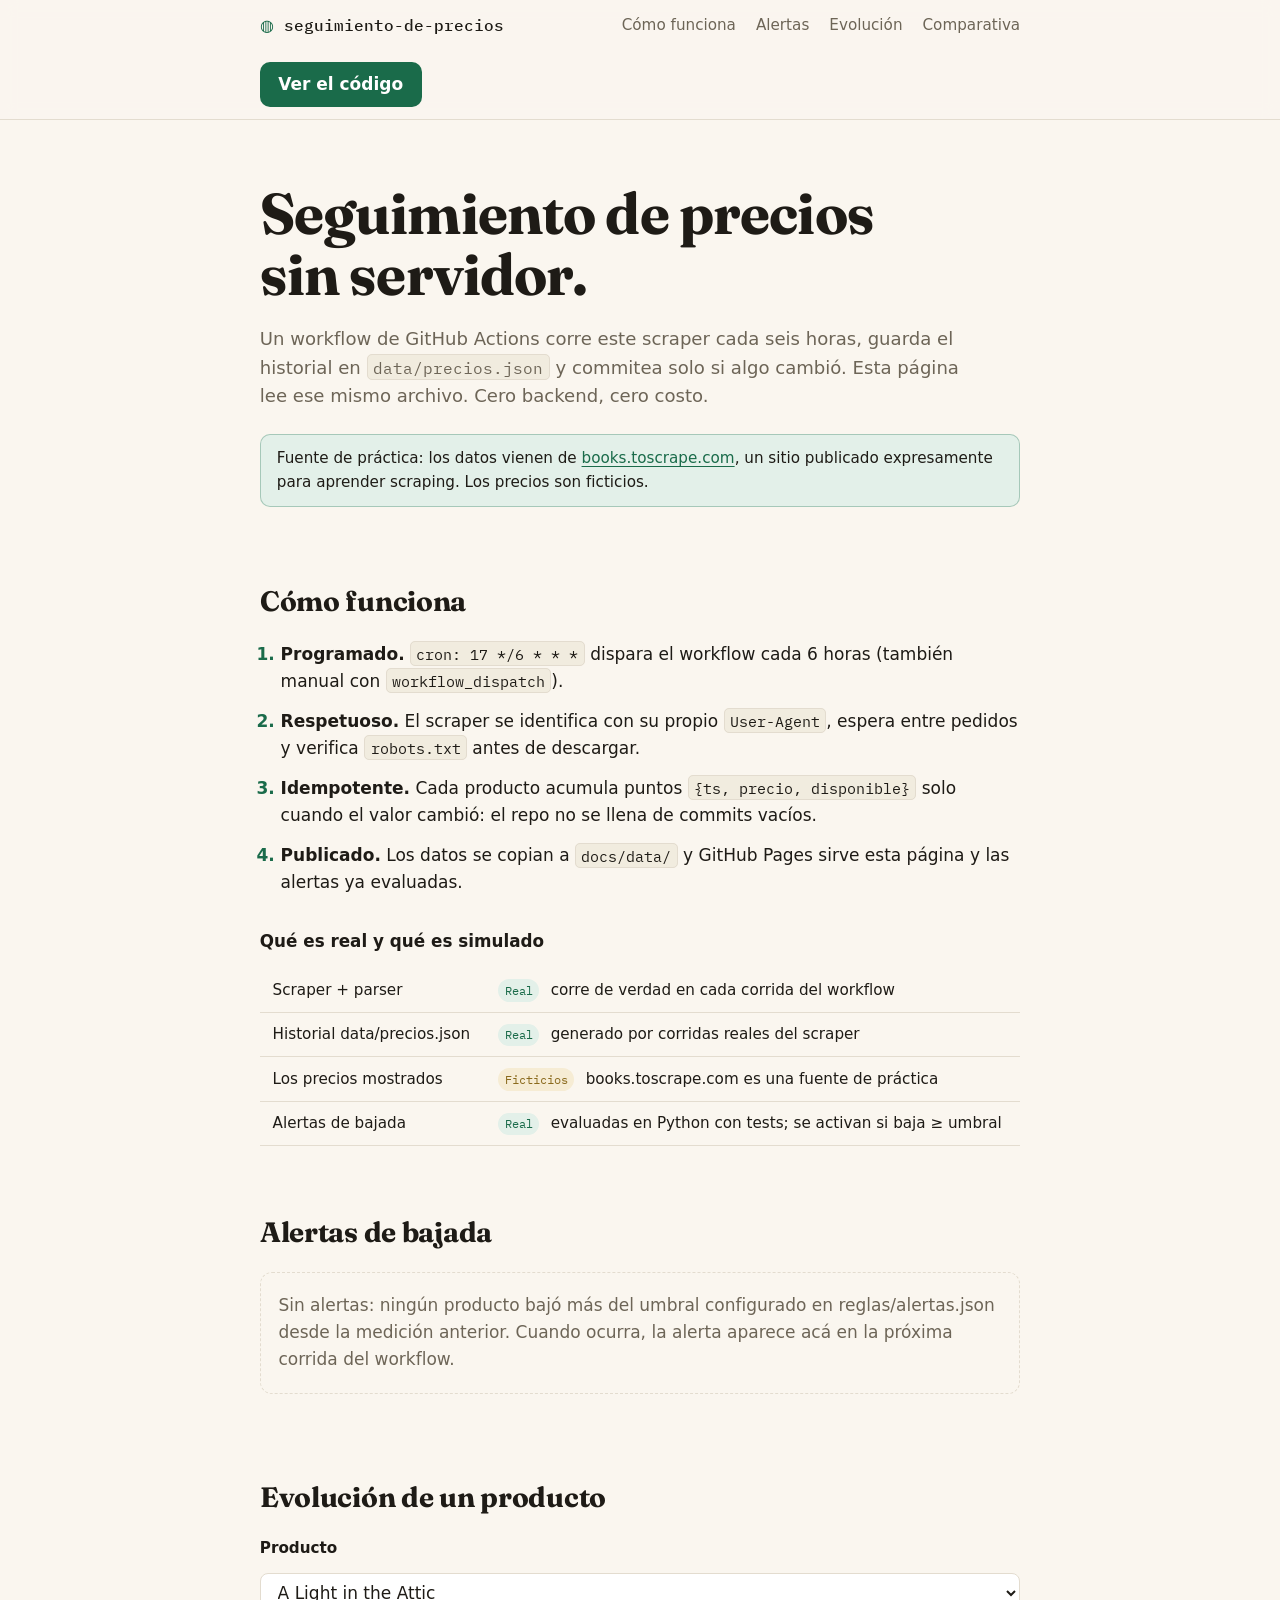
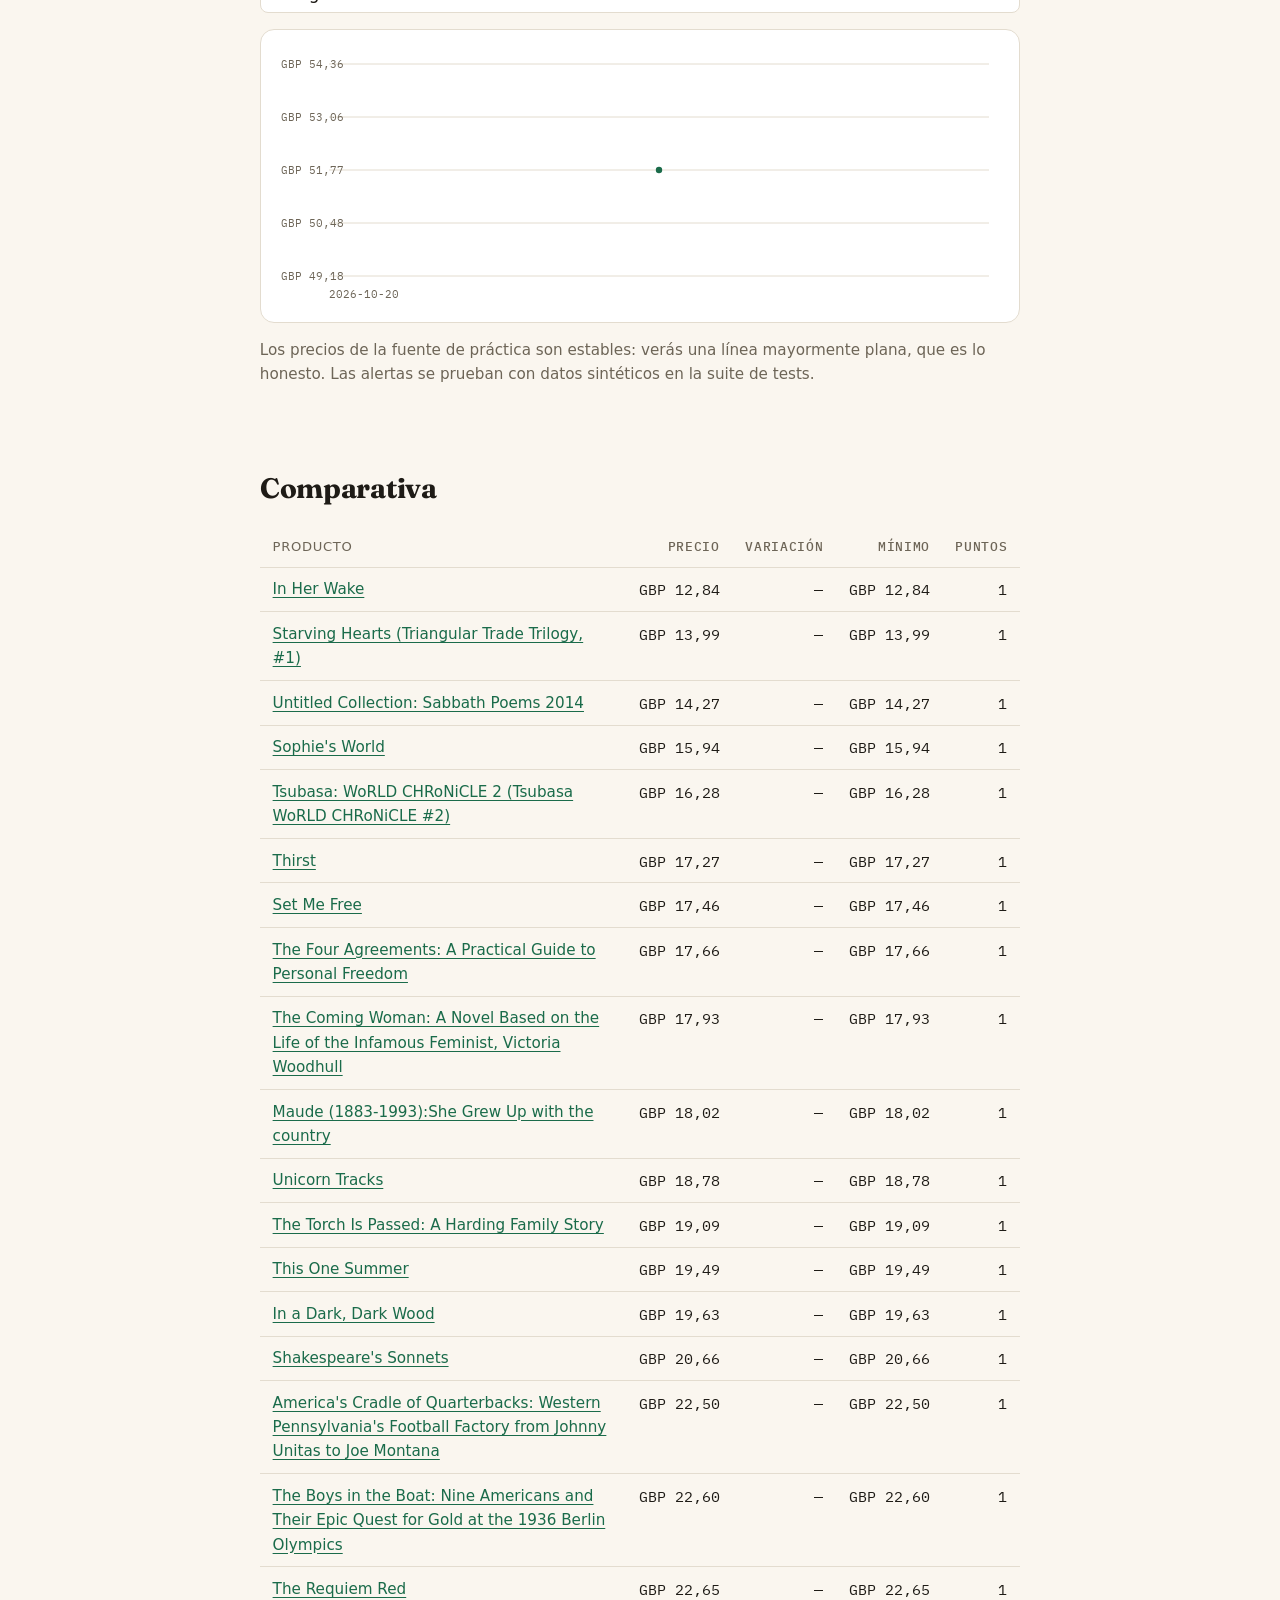
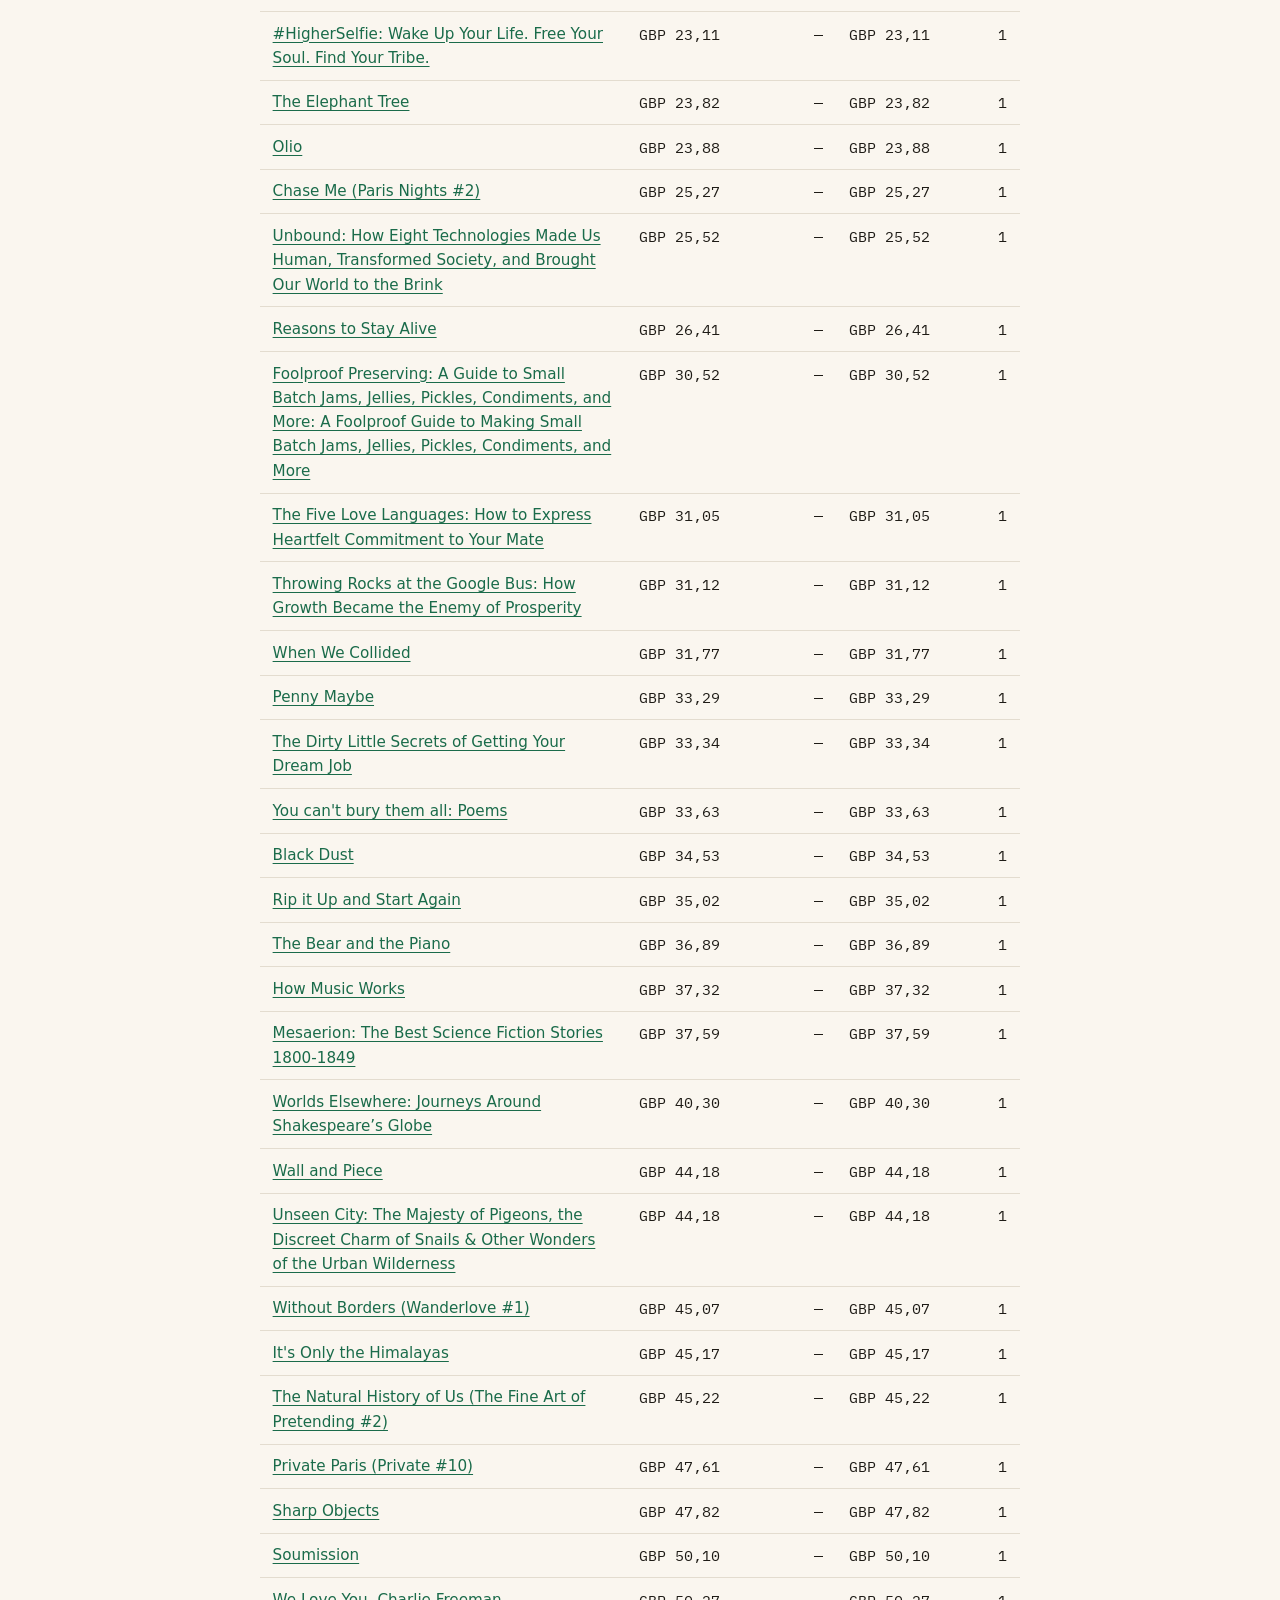
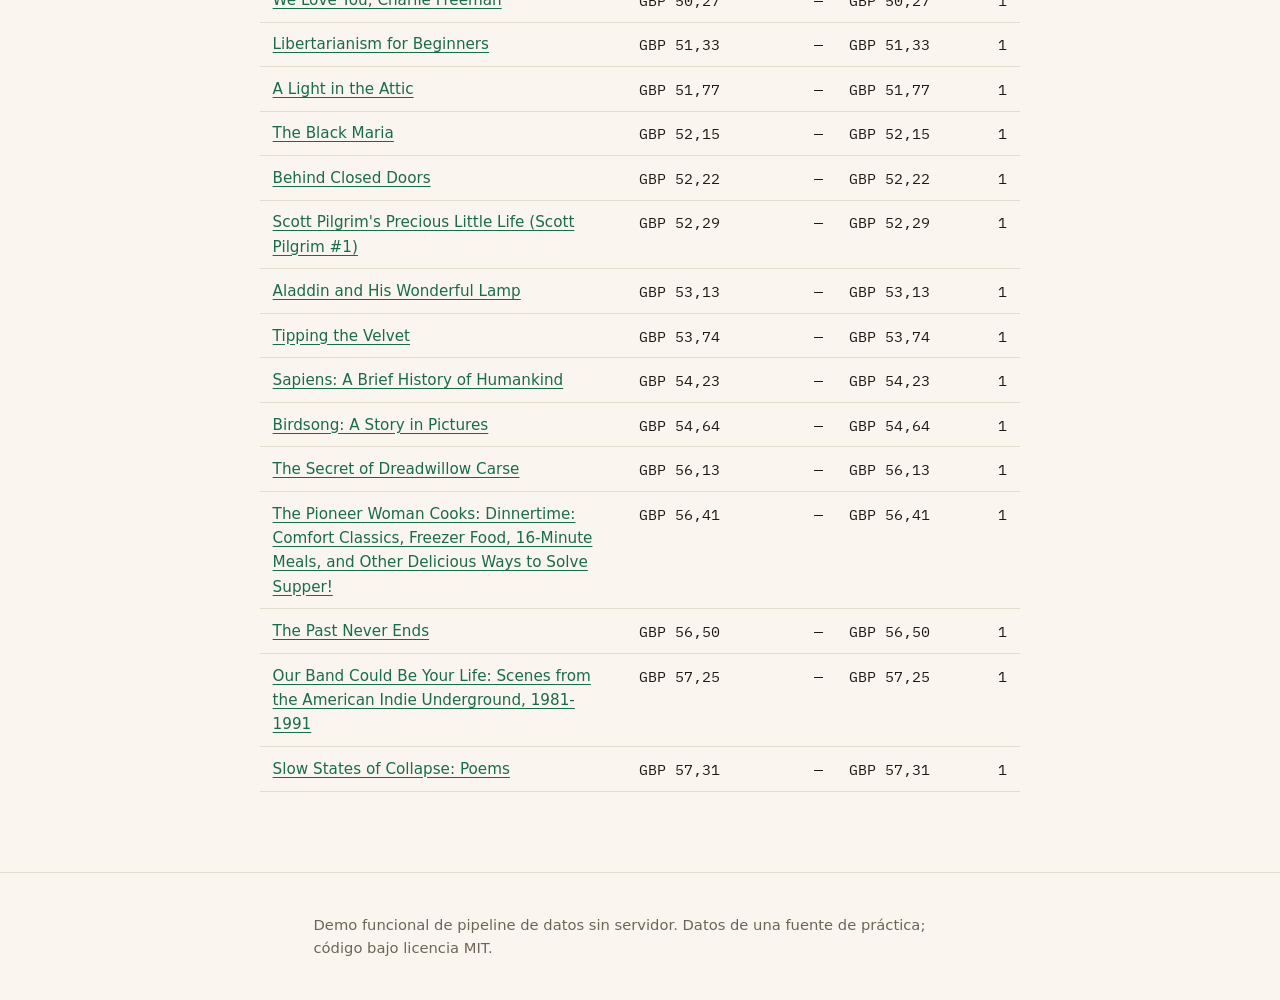
==== docs/index.html @ 60c28055 "docs: sitio Pages con grafico, comparativa y alertas; datos semilla" ====
<!DOCTYPE html>
<html lang="es">
<head>
<meta charset="utf-8">
<meta name="viewport" content="width=device-width, initial-scale=1">
<title>seguimiento-de-precios — pipeline sin servidor sobre GitHub Actions</title>
<meta name="description" content="Demo funcional: un workflow de GitHub Actions corre un scraper cada 6 horas, guarda el historial en JSON y esta página muestra la evolución, la comparativa y las alertas.">
<link rel="preconnect" href="https://fonts.googleapis.com">
<link rel="preconnect" href="https://fonts.gstatic.com" crossorigin>
<link href="https://fonts.googleapis.com/css2?family=Fraunces:opsz,wght@9..144,600;9..144,700&family=IBM+Plex+Mono:wght@400;500&display=swap" rel="stylesheet">
<link rel="stylesheet" href="estilos.css">
</head>
<body>
<a class="saltar" href="#contenido">Saltar al contenido</a>

<header class="top">
  <div class="contenedor top-fila">
    <span class="marca">seguimiento-de-precios</span>
    <nav aria-label="Secciones">
      <a href="#como">Cómo funciona</a>
      <a href="#alertas">Alertas</a>
      <a href="#evolucion">Evolución</a>
      <a href="#tabla">Comparativa</a>
    </nav>
    <a class="boton" href="https://github.com/USUARIO/seguimiento-de-precios">Ver el código</a>
  </div>
</header>

<main id="contenido">
  <section class="hero contenedor">
    <h1>Seguimiento de precios<br>sin servidor.</h1>
    <p class="bajada">Un workflow de GitHub Actions corre este scraper cada seis
    horas, guarda el historial en <code>data/precios.json</code> y commitea solo
    si algo cambió. Esta página lee ese mismo archivo. Cero backend, cero costo.</p>
    <p class="aviso-fuente">Fuente de práctica: los datos vienen de
    <a href="https://books.toscrape.com">books.toscrape.com</a>, un sitio publicado
    expresamente para aprender scraping. Los precios son ficticios.</p>
  </section>

  <section id="como" class="contenedor seccion">
    <h2>Cómo funciona</h2>
    <ol class="pasos">
      <li><strong>Programado.</strong> <code>cron: 17 */6 * * *</code> dispara el
      workflow cada 6 horas (también manual con <code>workflow_dispatch</code>).</li>
      <li><strong>Respetuoso.</strong> El scraper se identifica con su propio
      <code>User-Agent</code>, espera entre pedidos y verifica
      <code>robots.txt</code> antes de descargar.</li>
      <li><strong>Idempotente.</strong> Cada producto acumula puntos
      <code>{ts, precio, disponible}</code> solo cuando el valor cambió: el repo
      no se llena de commits vacíos.</li>
      <li><strong>Publicado.</strong> Los datos se copian a
      <code>docs/data/</code> y GitHub Pages sirve esta página y las alertas
      ya evaluadas.</li>
    </ol>
    <div class="real-vs">
      <h3>Qué es real y qué es simulado</h3>
      <table>
        <tbody>
          <tr><td>Scraper + parser</td><td><span class="tag tag-real">Real</span> corre de verdad en cada corrida del workflow</td></tr>
          <tr><td>Historial data/precios.json</td><td><span class="tag tag-real">Real</span> generado por corridas reales del scraper</td></tr>
          <tr><td>Los precios mostrados</td><td><span class="tag tag-sim">Ficticios</span> books.toscrape.com es una fuente de práctica</td></tr>
          <tr><td>Alertas de bajada</td><td><span class="tag tag-real">Real</span> evaluadas en Python con tests; se activan si baja ≥ umbral</td></tr>
        </tbody>
      </table>
    </div>
  </section>

  <section id="alertas" class="contenedor seccion">
    <h2>Alertas de bajada</h2>
    <div id="lista-alertas" class="alertas" aria-live="polite">
      <p class="estado">Cargando…</p>
    </div>
  </section>

  <section id="evolucion" class="contenedor seccion">
    <h2>Evolución de un producto</h2>
    <div class="selector-fila">
      <label for="producto">Producto</label>
      <select id="producto"><option>Cargando…</option></select>
    </div>
    <div class="grafico-caja">
      <canvas id="grafico" height="260" role="img"
        aria-label="Gráfico de línea con la evolución del precio del producto seleccionado"></canvas>
      <p id="grafico-vacio" class="estado" hidden>Sin datos para graficar.</p>
    </div>
    <p class="nota">Los precios de la fuente de práctica son estables: verás una
    línea mayormente plana, que es lo honesto. Las alertas se prueban con datos
    sintéticos en la suite de tests.</p>
  </section>

  <section id="tabla" class="contenedor seccion">
    <h2>Comparativa</h2>
    <div id="tabla-precios" aria-live="polite">
      <p class="estado">Cargando…</p>
    </div>
  </section>
</main>

<footer class="pie">
  <div class="contenedor">
    <p>Demo funcional de pipeline de datos sin servidor. Datos de una fuente de
    práctica; código bajo licencia MIT.</p>
  </div>
</footer>

<script src="app.js"></script>
</body>
</html>
---- docs/estilos.css ----
/* seguimiento-de-precios · docs — informe de mercado editorial */
:root {
  --papel: #faf6ef;
  --superficie: #ffffff;
  --borde: #e3dccf;
  --tinta: #1e1b16;
  --tinta-2: #6d6557;
  --acento: #1a6b4a;
  --acento-suave: #e3f0e9;
  --alerta: #b23730;
  --alerta-suave: #f9e8e6;
  --mono: "IBM Plex Mono", ui-monospace, "Cascadia Mono", Consolas, monospace;
  --serif: "Fraunces", Georgia, "Times New Roman", serif;
  --sans: system-ui, -apple-system, "Segoe UI", sans-serif;
}

* { box-sizing: border-box; }
html { scroll-behavior: smooth; }
body {
  margin: 0;
  background: var(--papel);
  color: var(--tinta);
  font-family: var(--sans);
  font-size: 1.0625rem;
  line-height: 1.6;
}
::selection { background: var(--acento); color: #fff; }

.contenedor { max-width: 74ch; margin-inline: auto; padding-inline: 1.25rem; }

.saltar {
  position: absolute; left: -999px; top: 0;
  background: var(--acento); color: #fff;
  padding: .5rem 1rem; border-radius: 0 0 8px 0; z-index: 10;
}
.saltar:focus { left: 0; }

a { color: var(--acento); text-underline-offset: 3px; }
a:hover { color: #0d4a32; }

:focus-visible { outline: 2px solid var(--acento); outline-offset: 3px; border-radius: 4px; }

code, pre { font-family: var(--mono); font-size: .9em; }
code { background: #f1ecdf; padding: .1em .35em; border-radius: 5px; border: 1px solid var(--borde); }

/* ---- header ---- */
.top {
  border-bottom: 1px solid var(--borde);
  background: color-mix(in srgb, var(--papel) 90%, transparent);
  position: sticky; top: 0; backdrop-filter: blur(8px);
}
.top-fila { display: flex; align-items: center; gap: 1.5rem; padding-block: .8rem; flex-wrap: wrap; }
.marca { font-family: var(--mono); font-weight: 500; font-size: .98rem; }
.marca::before { content: "◍ "; color: var(--acento); }
.top nav { display: flex; gap: 1.25rem; margin-inline-start: auto; flex-wrap: wrap; }
.top nav a { color: var(--tinta-2); text-decoration: none; font-size: .95rem; }
.top nav a:hover { color: var(--tinta); }

.boton {
  display: inline-block;
  background: var(--acento); color: #fff;
  font-weight: 600; text-decoration: none;
  padding: .55rem 1.15rem; border-radius: 10px;
  transition: transform .18s ease, background .18s ease;
}
.boton:hover { background: #0d4a32; color: #fff; transform: translateY(-1px); }

/* ---- hero ---- */
.hero { padding-block: 4rem 2.5rem; }
.hero h1 {
  font-family: var(--serif);
  font-size: clamp(2.3rem, 5.6vw, 3.6rem);
  line-height: 1.05; letter-spacing: -.015em;
  margin: 0 0 1.2rem; text-wrap: balance;
}
.bajada { color: var(--tinta-2); font-size: 1.13rem; max-width: 62ch; margin: 0 0 1.4rem; }
.aviso-fuente {
  display: inline-block;
  background: var(--acento-suave);
  border: 1px solid color-mix(in srgb, var(--acento) 30%, transparent);
  border-radius: 10px; padding: .7rem 1rem;
  font-size: .95rem; margin: 0;
}

/* ---- secciones ---- */
.seccion { padding-block: 2rem; }
.seccion h2 {
  font-family: var(--serif);
  font-size: 1.75rem; margin: 0 0 1rem; letter-spacing: -.01em;
}
.seccion h3 { font-size: 1.05rem; margin: 0 0 .8rem; }
.pasos { padding-inline-start: 1.3rem; display: grid; gap: .8rem; }
.pasos li::marker { color: var(--acento); font-weight: 600; }
.nota { color: var(--tinta-2); font-size: .95rem; }
.estado { color: var(--tinta-2); }

/* ---- tabla ---- */
table { width: 100%; border-collapse: collapse; font-size: .95rem; }
th, td { text-align: left; padding: .6rem .8rem; border-bottom: 1px solid var(--borde); vertical-align: top; }
th { color: var(--tinta-2); font-weight: 500; font-size: .82rem; text-transform: uppercase; letter-spacing: .05em; }
td.num, th.num { font-family: var(--mono); text-align: right; font-variant-numeric: tabular-nums; }

.tag {
  display: inline-block; font-family: var(--mono); font-size: .76rem;
  padding: .12em .55em; border-radius: 999px; margin-right: .4rem; white-space: nowrap;
}
.tag-real { background: var(--acento-suave); color: var(--acento); }
.tag-sim { background: #f6ecd4; color: #8a6a1d; }

.real-vs { margin-top: 2rem; }

/* ---- alertas ---- */
.alerta {
  background: var(--alerta-suave);
  border: 1px solid color-mix(in srgb, var(--alerta) 35%, transparent);
  border-radius: 12px; padding: .9rem 1.1rem; margin-bottom: .8rem;
}
.alerta strong { font-family: var(--mono); }
.alerta-vacia {
  border: 1.5px dashed var(--borde); border-radius: 12px;
  padding: 1.2rem 1.1rem; color: var(--tinta-2);
}

/* ---- grafico ---- */
.selector-fila { display: flex; align-items: center; gap: .8rem; margin-bottom: 1rem; flex-wrap: wrap; }
.selector-fila label { font-weight: 600; font-size: .95rem; }
select {
  font: inherit; padding: .5rem .8rem; max-width: 100%;
  border: 1px solid var(--borde); border-radius: 8px; background: var(--superficie); color: var(--tinta);
}
.grafico-caja {
  background: var(--superficie);
  border: 1px solid var(--borde); border-radius: 14px;
  padding: 1rem;
}
canvas { width: 100%; display: block; }

/* ---- footer ---- */
.pie { border-top: 1px solid var(--borde); margin-top: 3rem; padding-block: 1.6rem; color: var(--tinta-2); font-size: .92rem; }

@media (max-width: 560px) {
  .top-fila { gap: .8rem; }
  .top nav { order: 3; width: 100%; margin-inline-start: 0; }
  .hero { padding-block: 2.8rem 2rem; }
  th, td { padding: .5rem .45rem; }
}

@media (prefers-reduced-motion: reduce) {
  html { scroll-behavior: auto; }
  .boton { transition: none; }
}
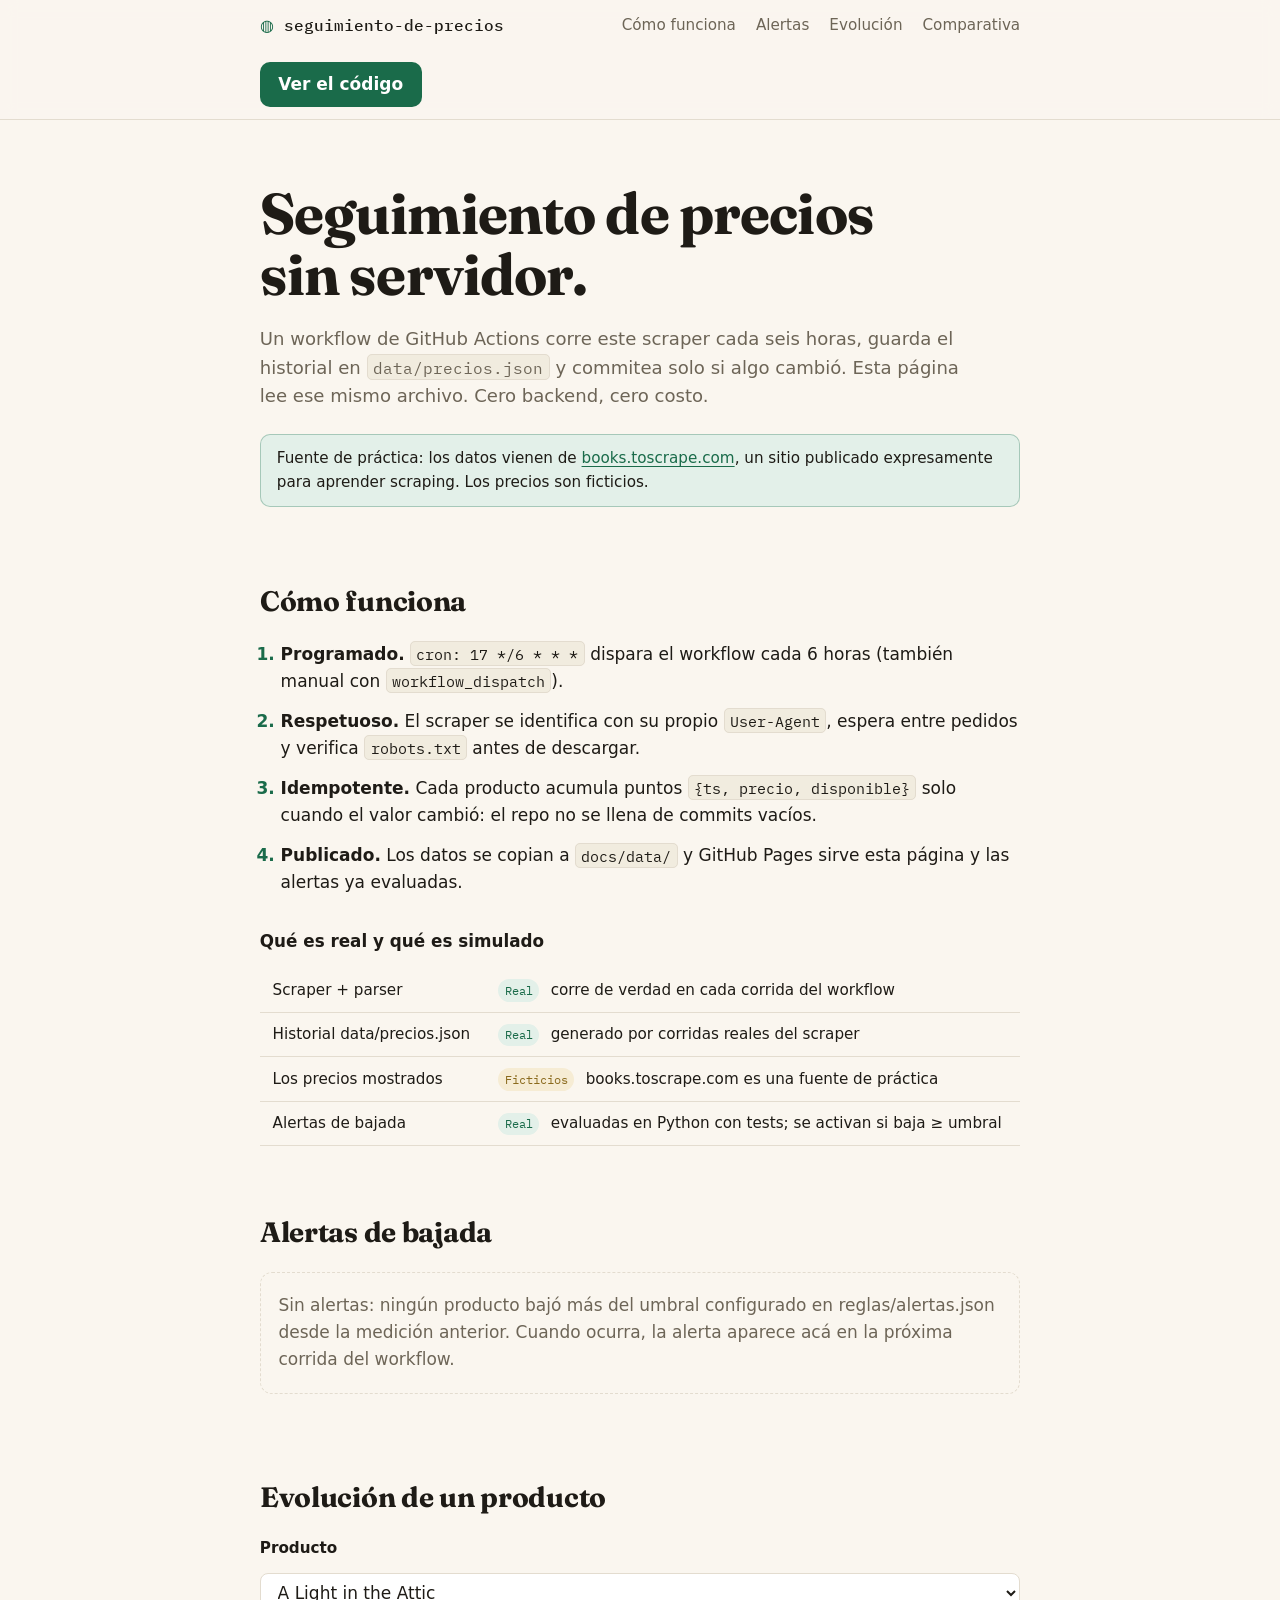
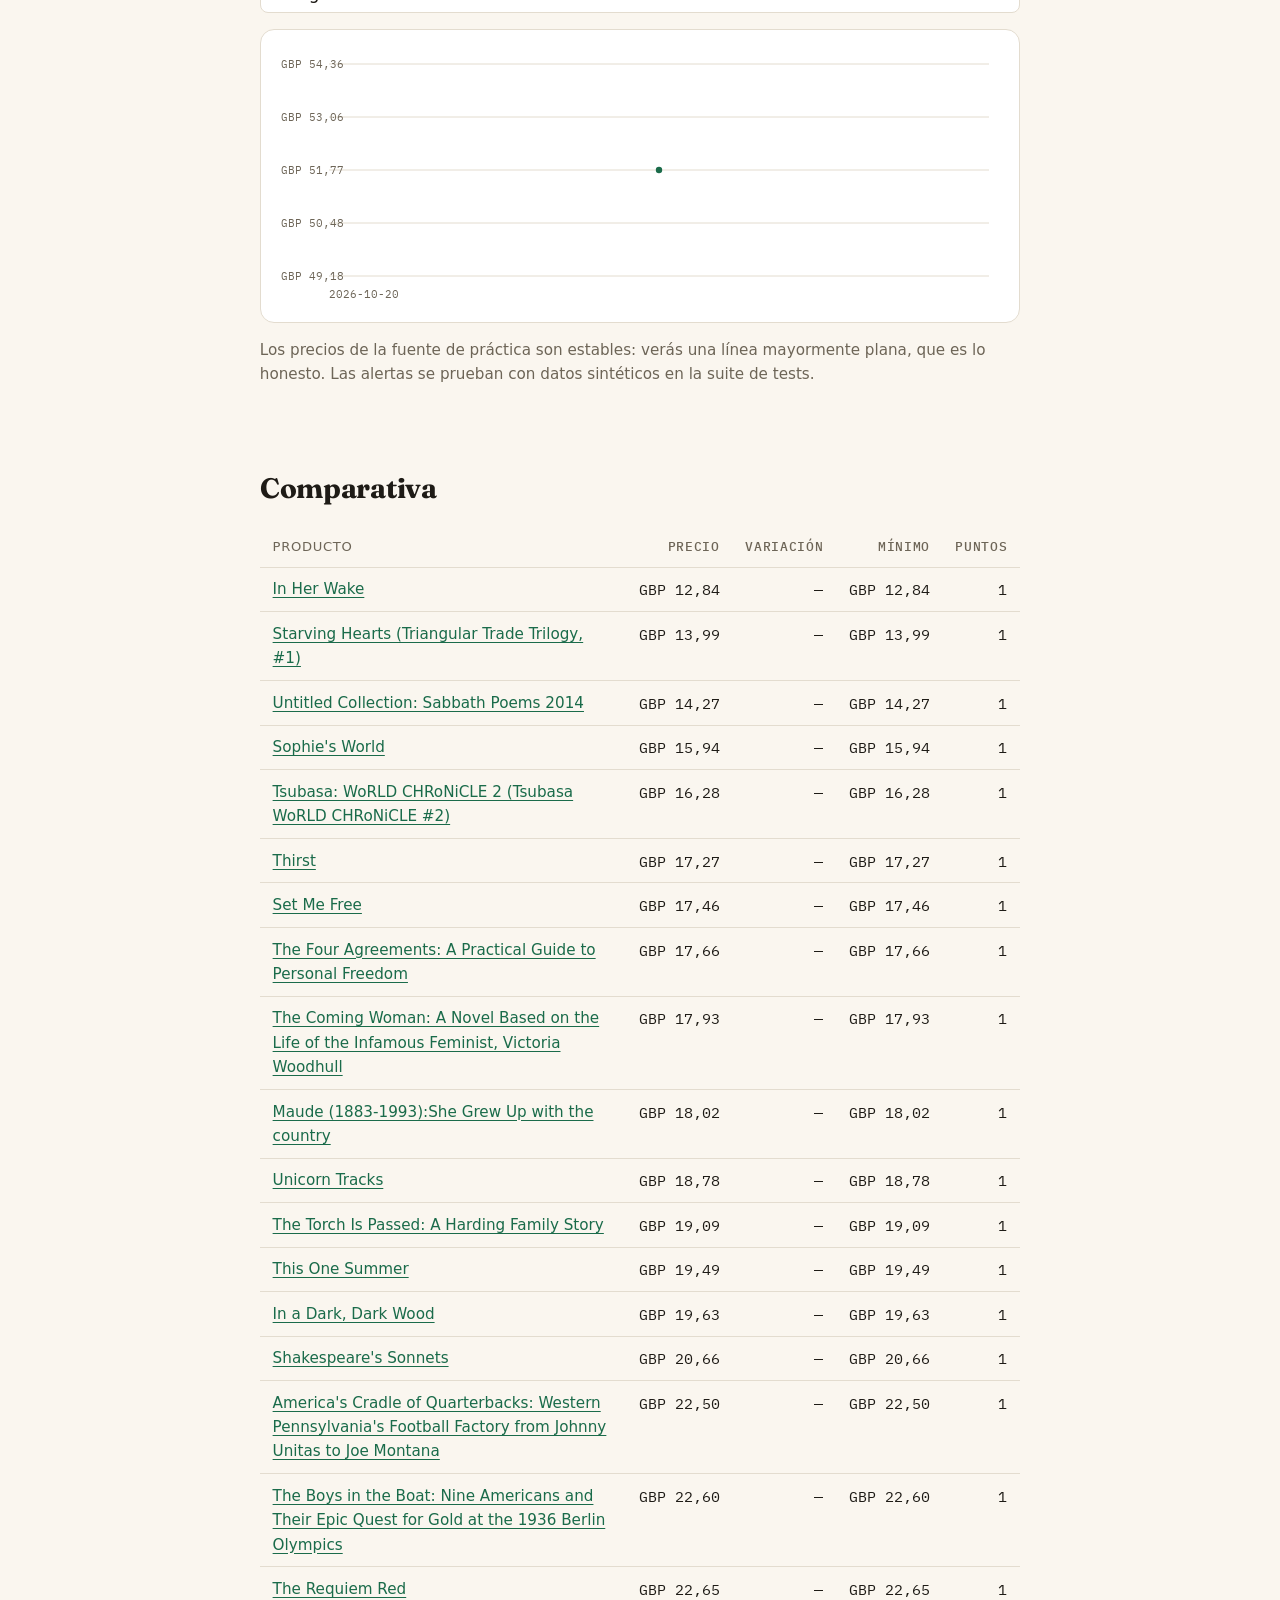
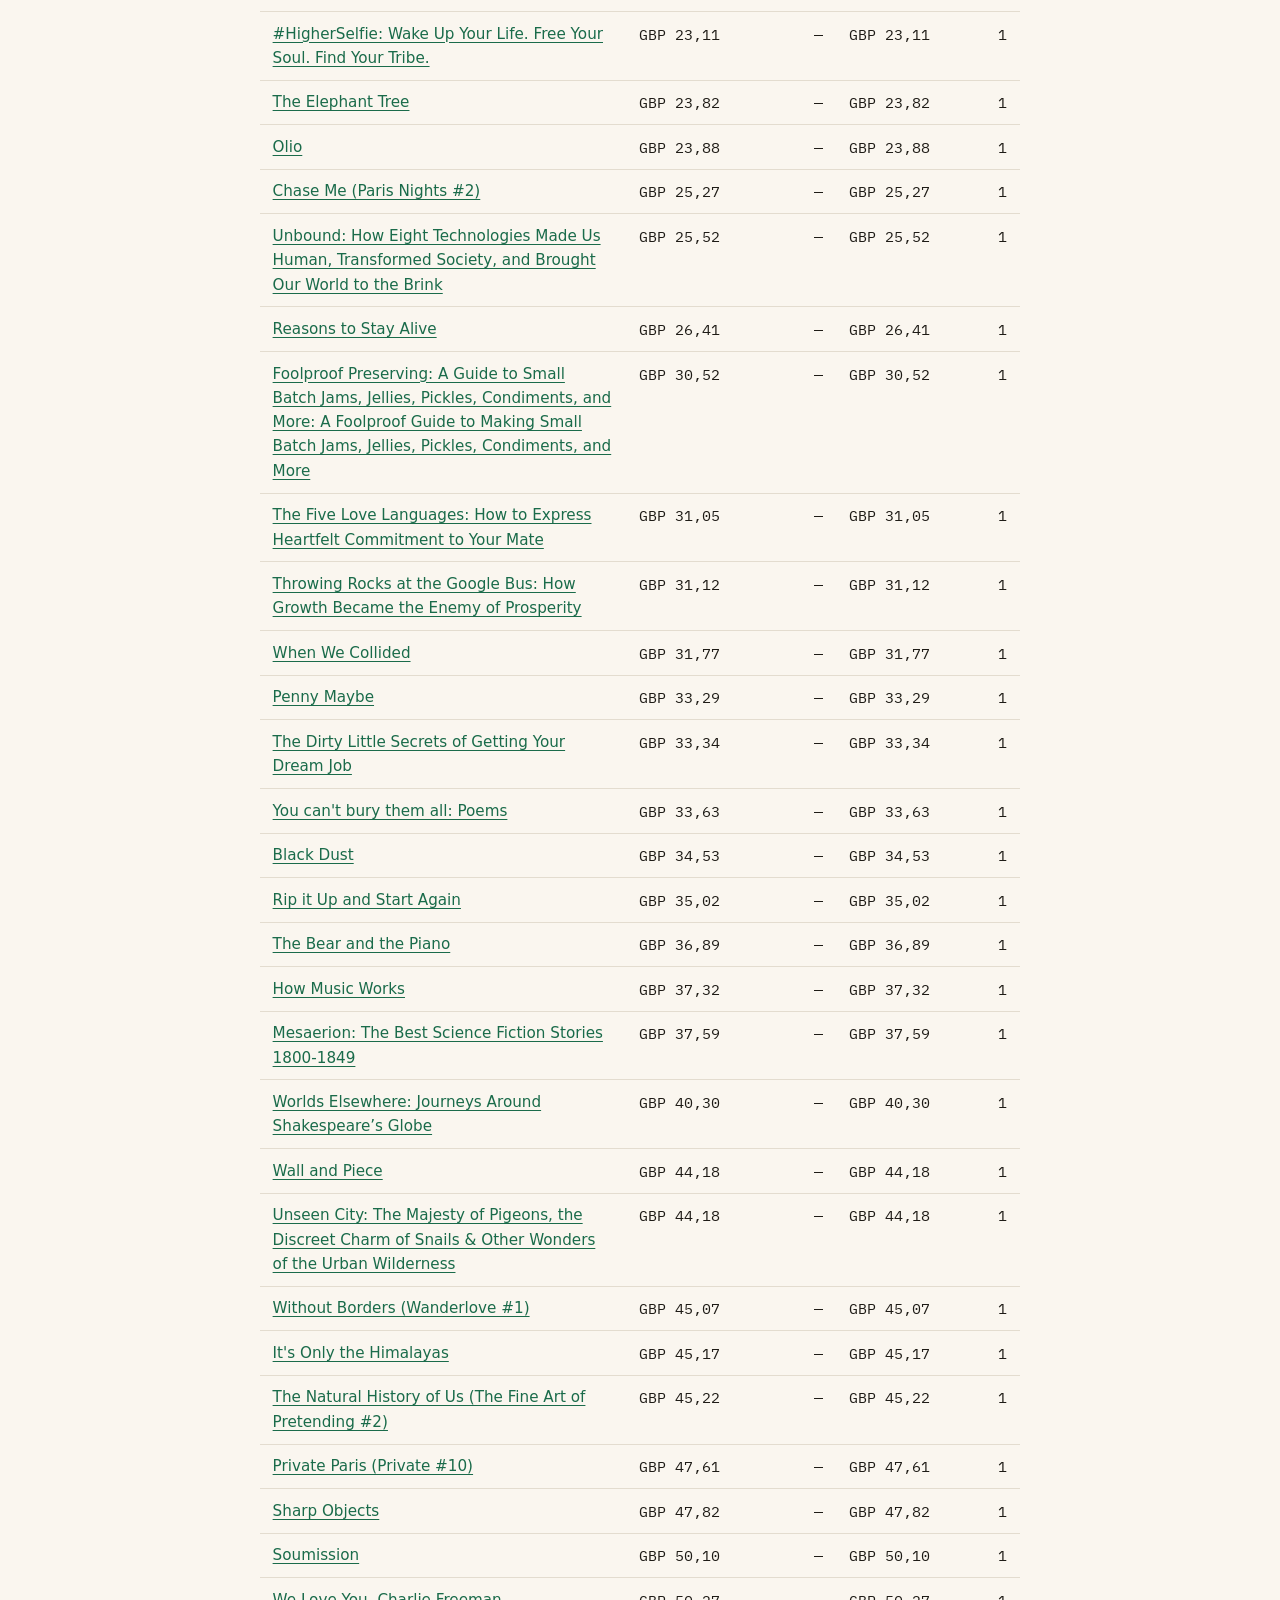
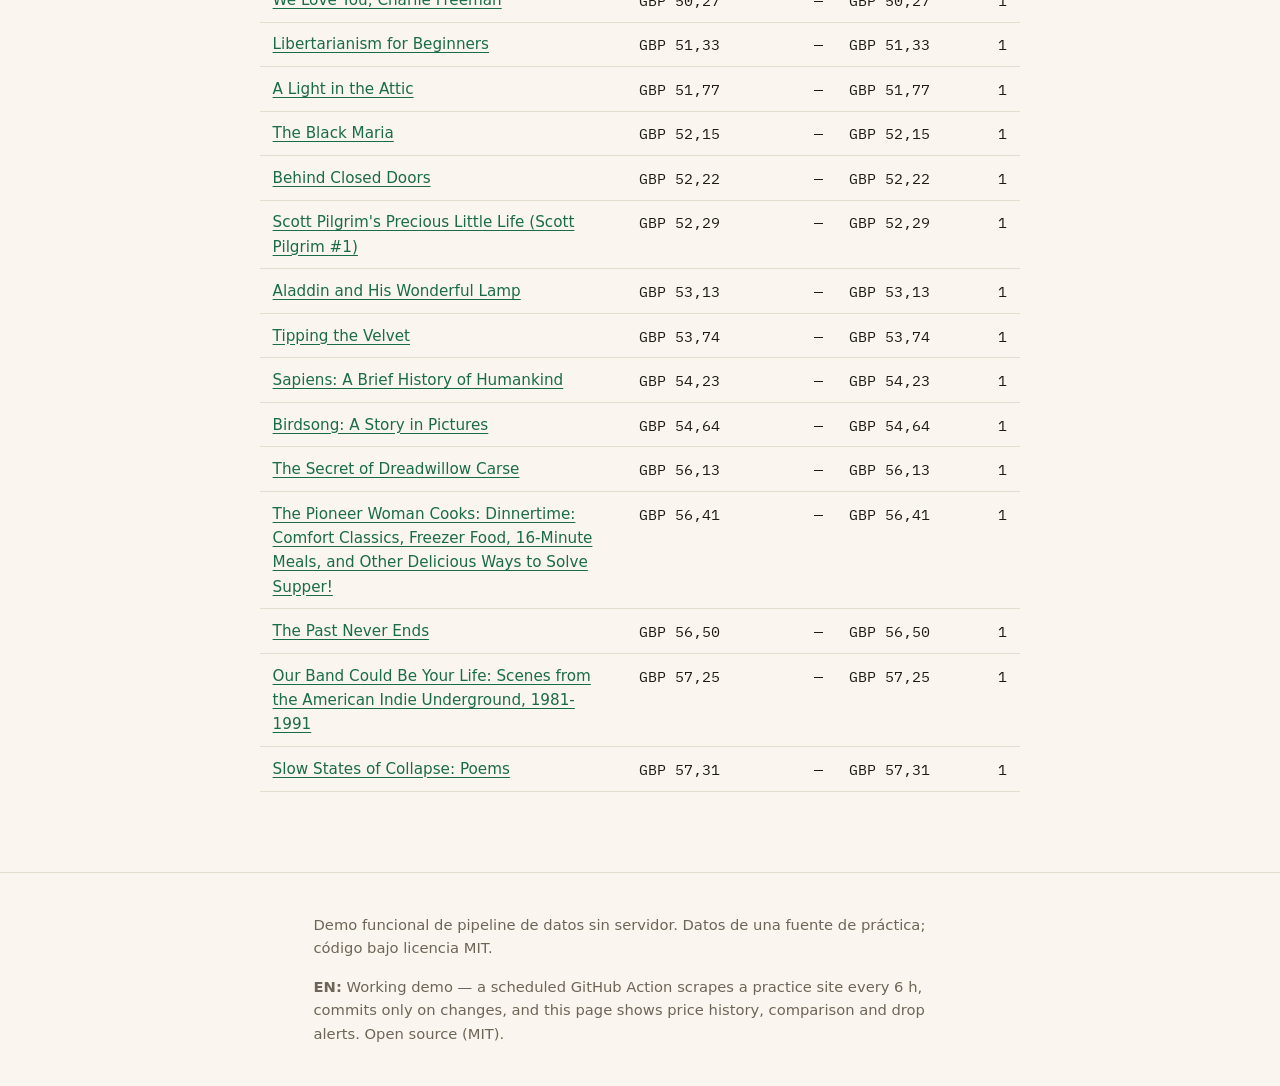
==== commit 4d77af19: "docs: resumen EN en el sitio, capturas reales y enlace al repo" ====
--- a/docs/index.html
+++ b/docs/index.html
@@ -22,7 +22,7 @@
       <a href="#evolucion">Evolución</a>
       <a href="#tabla">Comparativa</a>
     </nav>
-    <a class="boton" href="https://github.com/USUARIO/seguimiento-de-precios">Ver el código</a>
+    <a class="boton" href="https://github.com/Esvindal/seguimiento-de-precios">Ver el código</a>
   </div>
 </header>
 
@@ -100,6 +100,9 @@
   <div class="contenedor">
     <p>Demo funcional de pipeline de datos sin servidor. Datos de una fuente de
     práctica; código bajo licencia MIT.</p>
+    <p lang="en"><strong>EN:</strong> Working demo — a scheduled GitHub Action
+    scrapes a practice site every 6 h, commits only on changes, and this page
+    shows price history, comparison and drop alerts. Open source (MIT).</p>
   </div>
 </footer>
 
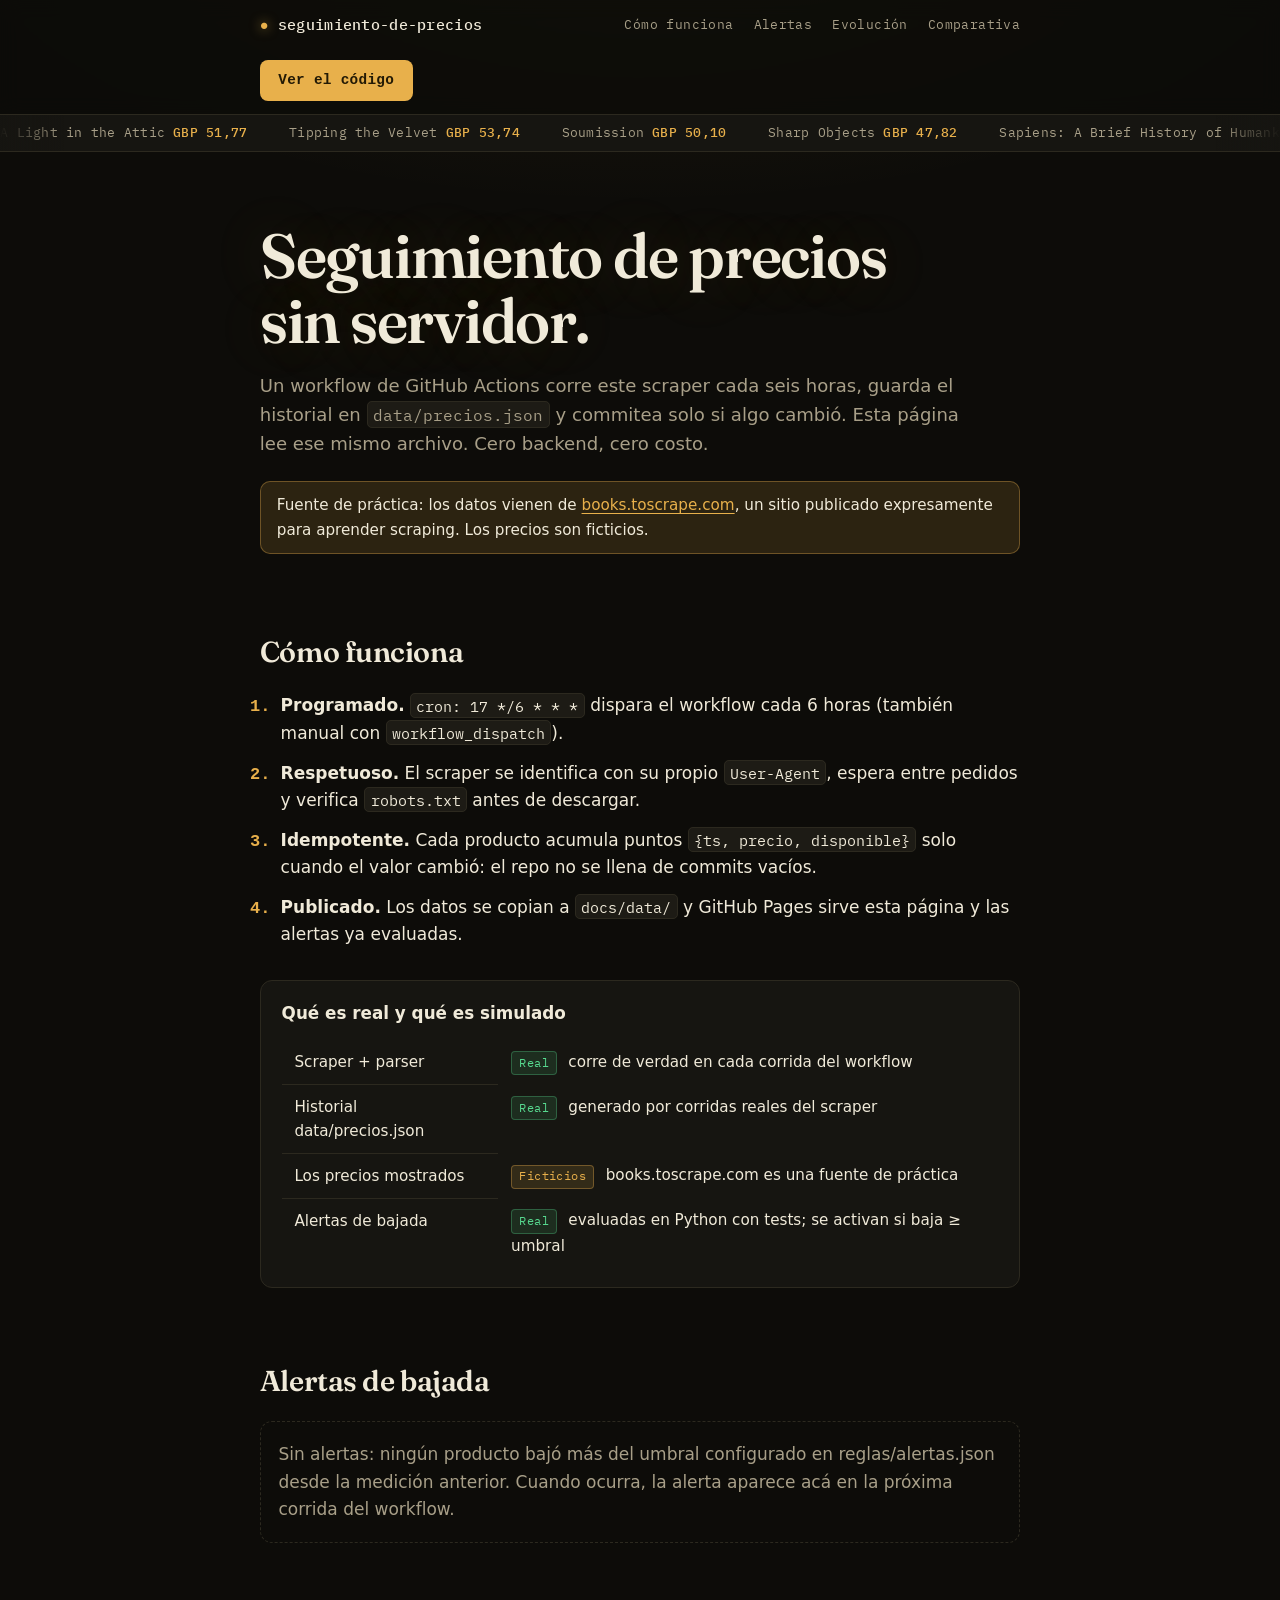
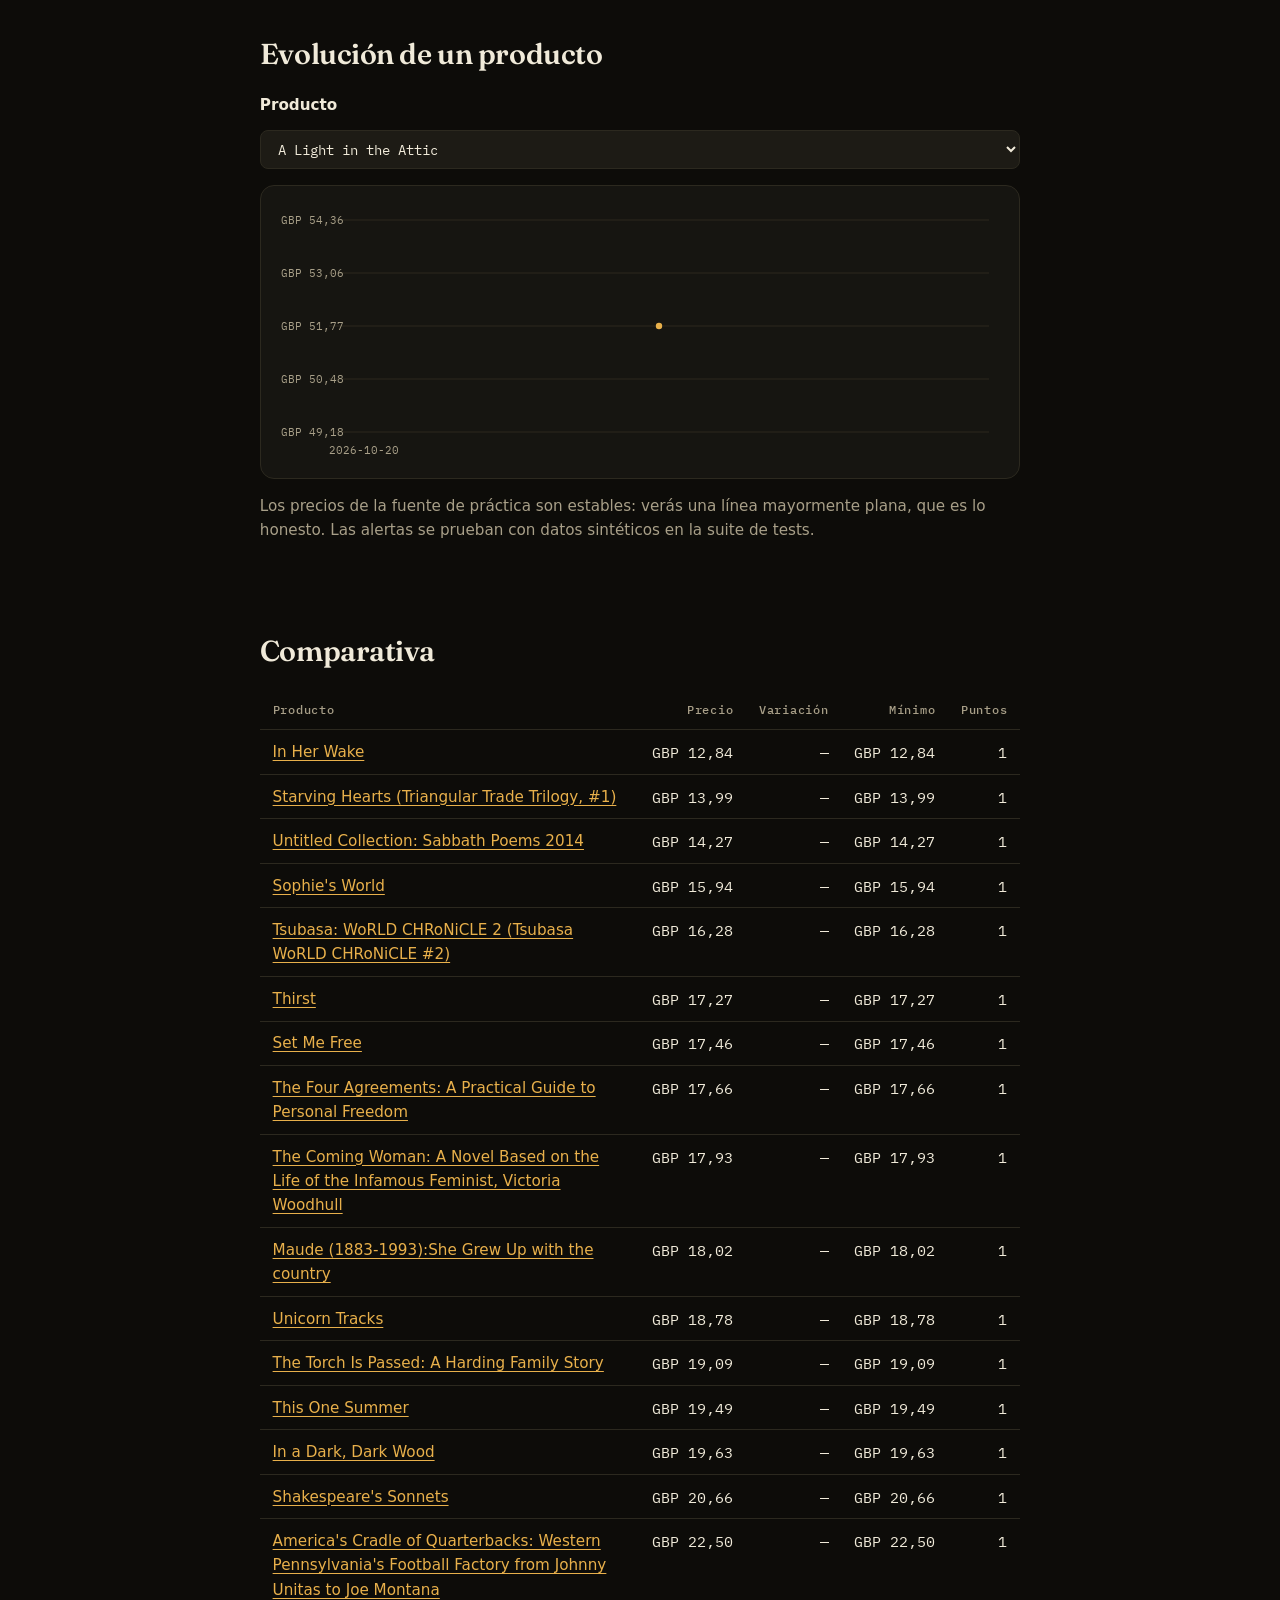
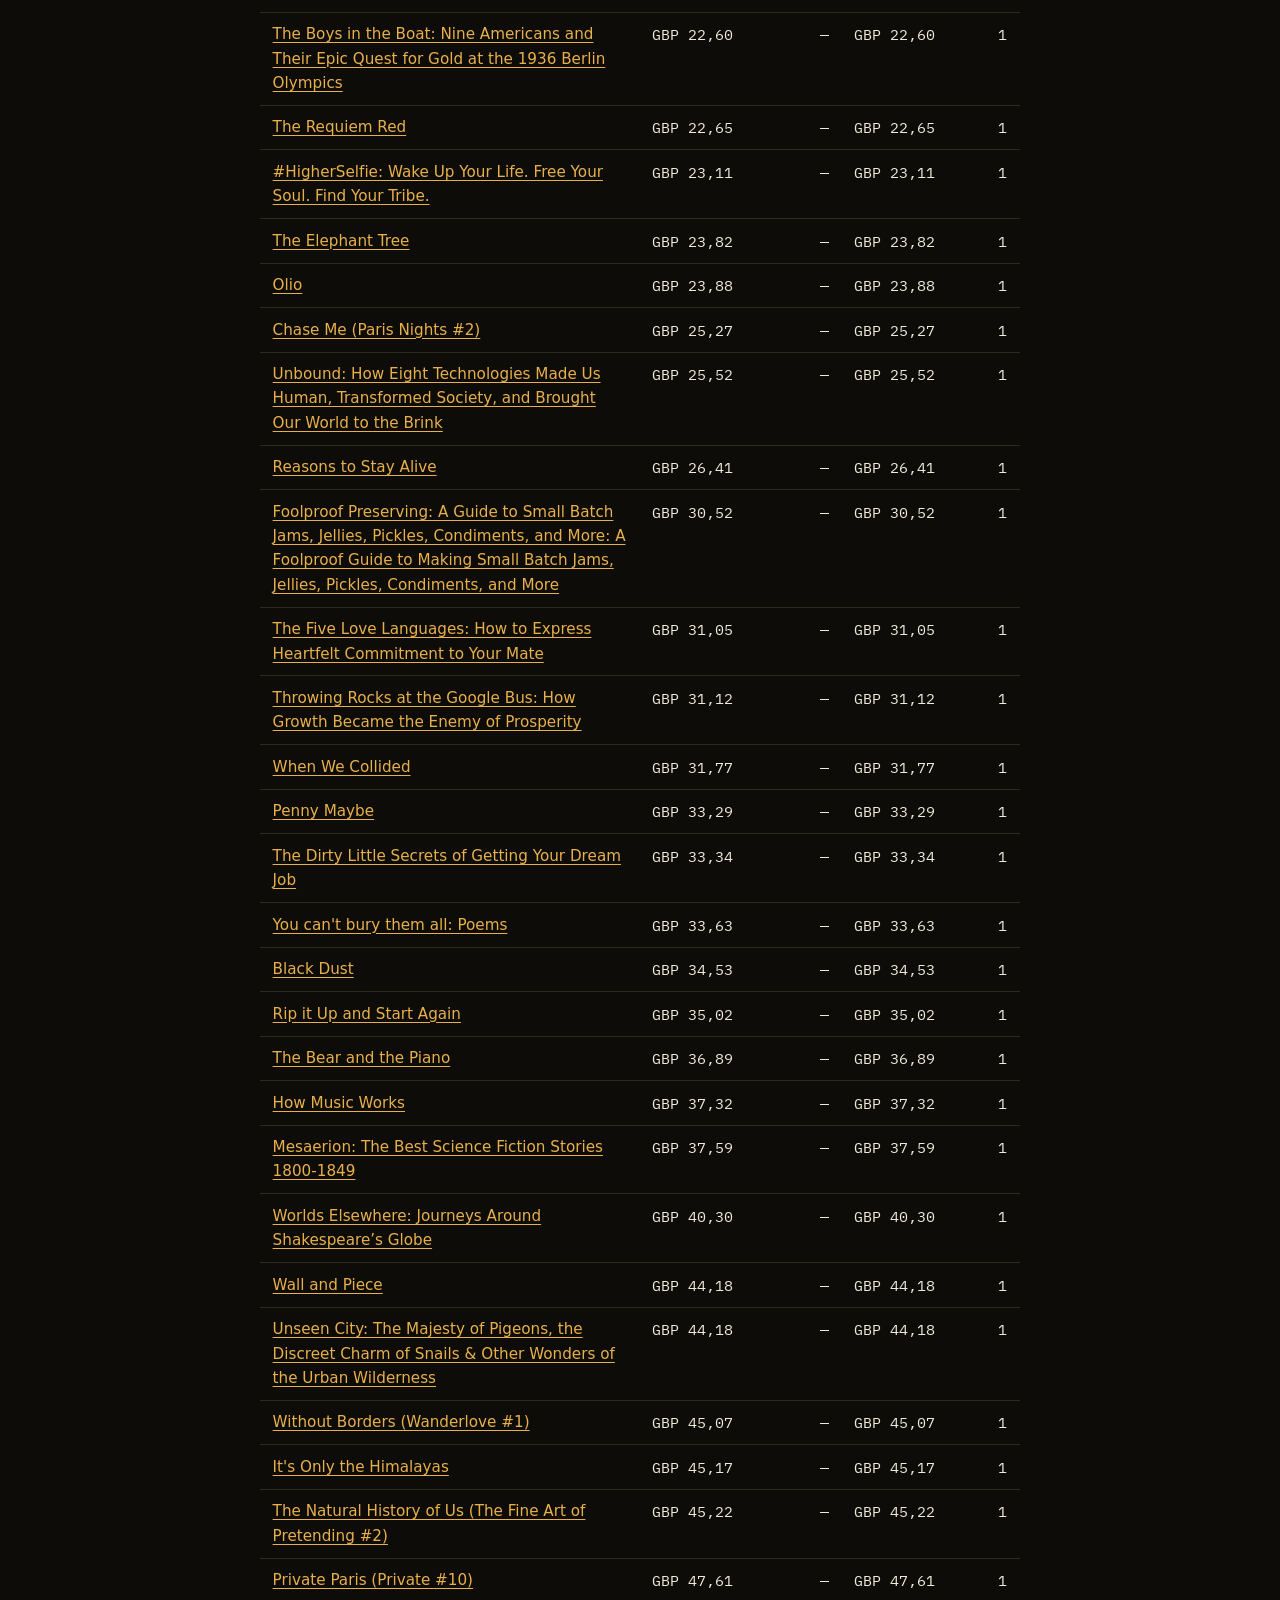
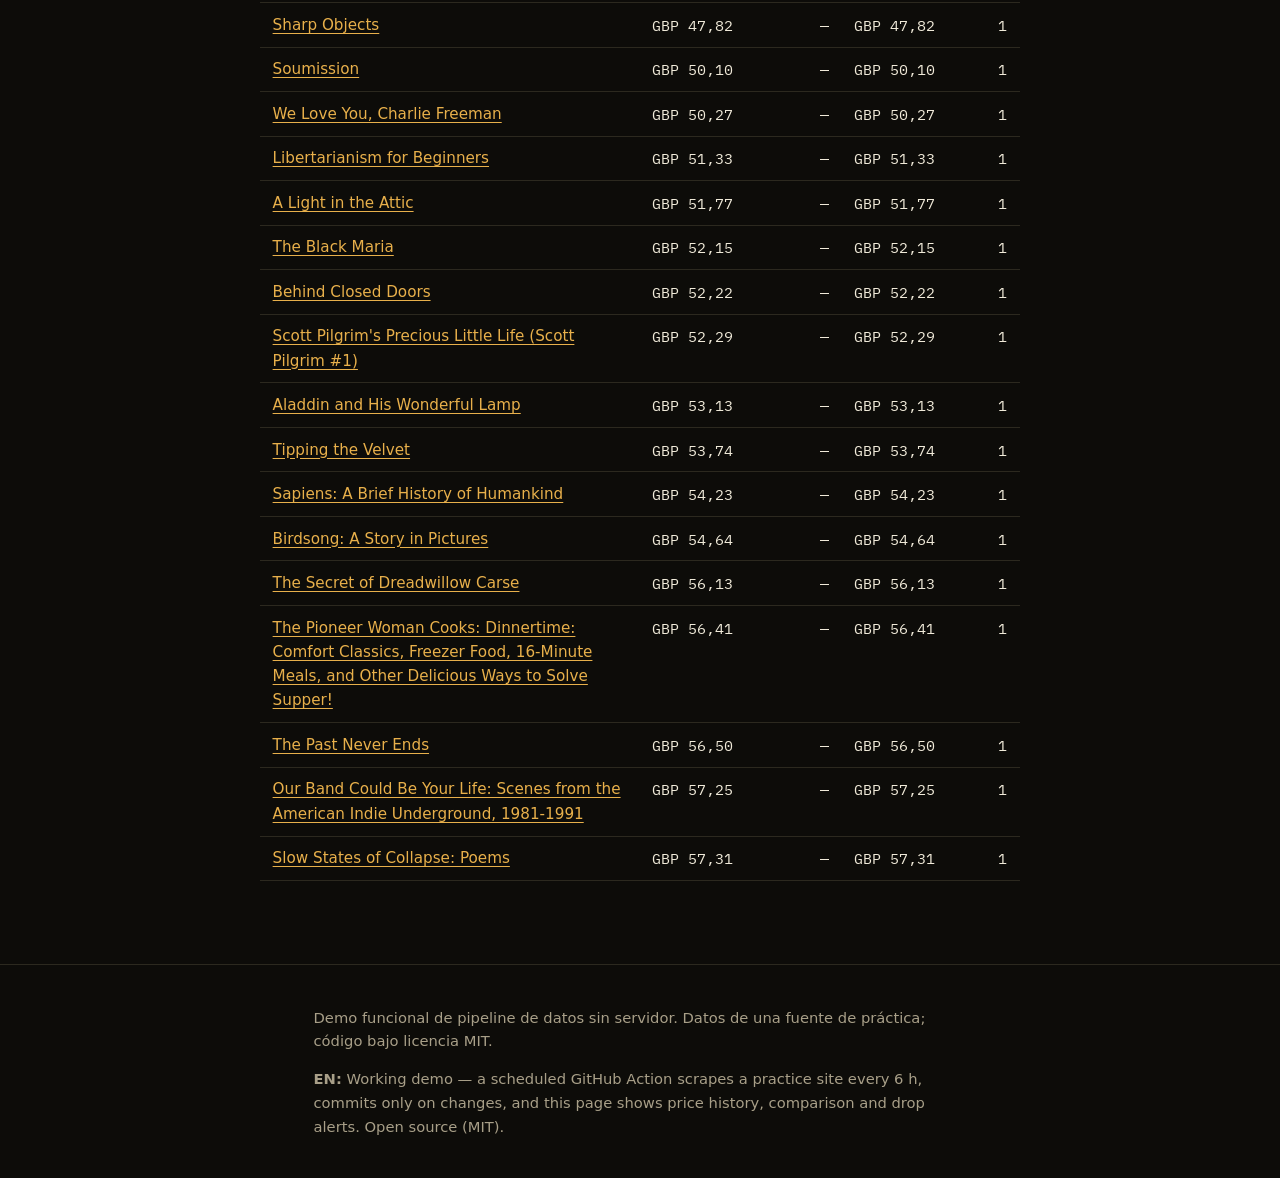
==== commit c41633e0: "design: mesa de mercado nocturna — dorado sobre tinta, ticker con datos reales" ====
--- a/docs/index.html
+++ b/docs/index.html
@@ -25,6 +25,10 @@
     <a class="boton" href="https://github.com/Esvindal/seguimiento-de-precios">Ver el código</a>
   </div>
 </header>
+
+<div class="ticker" aria-hidden="true">
+  <div class="ticker-pista" id="ticker-pista"></div>
+</div>
 
 <main id="contenido">
   <section class="hero contenedor">
--- a/docs/estilos.css
+++ b/docs/estilos.css
@@ -1,14 +1,16 @@
-/* seguimiento-de-precios · docs — informe de mercado editorial */
+/* seguimiento-de-precios · docs — mesa de mercado nocturna */
 :root {
-  --papel: #faf6ef;
-  --superficie: #ffffff;
-  --borde: #e3dccf;
-  --tinta: #1e1b16;
-  --tinta-2: #6d6557;
-  --acento: #1a6b4a;
-  --acento-suave: #e3f0e9;
-  --alerta: #b23730;
-  --alerta-suave: #f9e8e6;
+  --tinta-fondo: #0d0c09;
+  --superficie: #161511;
+  --superficie-2: #1d1b15;
+  --borde: #2c291f;
+  --tinta: #f0ead9;
+  --tinta-2: #a89f88;
+  --oro: #e8b04b;
+  --oro-suave: color-mix(in srgb, #e8b04b 14%, transparent);
+  --sube: #57d98f;
+  --baja: #ff8f7a;
+  --alerta-fondo: color-mix(in srgb, #ff8f7a 10%, transparent);
   --mono: "IBM Plex Mono", ui-monospace, "Cascadia Mono", Consolas, monospace;
   --serif: "Fraunces", Georgia, "Times New Roman", serif;
   --sans: system-ui, -apple-system, "Segoe UI", sans-serif;
@@ -18,104 +20,168 @@
 html { scroll-behavior: smooth; }
 body {
   margin: 0;
-  background: var(--papel);
+  background: var(--tinta-fondo);
   color: var(--tinta);
   font-family: var(--sans);
   font-size: 1.0625rem;
   line-height: 1.6;
-}
-::selection { background: var(--acento); color: #fff; }
+  background-image:
+    radial-gradient(1000px 420px at 50% -10%, color-mix(in srgb, var(--oro) 9%, transparent), transparent 70%);
+  background-attachment: fixed;
+}
+::selection { background: var(--oro); color: #231a05; }
 
 .contenedor { max-width: 74ch; margin-inline: auto; padding-inline: 1.25rem; }
 
 .saltar {
   position: absolute; left: -999px; top: 0;
-  background: var(--acento); color: #fff;
+  background: var(--oro); color: #231a05;
   padding: .5rem 1rem; border-radius: 0 0 8px 0; z-index: 10;
 }
 .saltar:focus { left: 0; }
 
-a { color: var(--acento); text-underline-offset: 3px; }
-a:hover { color: #0d4a32; }
-
-:focus-visible { outline: 2px solid var(--acento); outline-offset: 3px; border-radius: 4px; }
+a { color: var(--oro); text-underline-offset: 3px; }
+a:hover { color: #f4c876; }
+
+:focus-visible { outline: 2px solid var(--oro); outline-offset: 3px; border-radius: 4px; }
 
 code, pre { font-family: var(--mono); font-size: .9em; }
-code { background: #f1ecdf; padding: .1em .35em; border-radius: 5px; border: 1px solid var(--borde); }
+code {
+  background: var(--superficie-2); padding: .1em .35em;
+  border-radius: 5px; border: 1px solid var(--borde);
+}
 
 /* ---- header ---- */
 .top {
   border-bottom: 1px solid var(--borde);
-  background: color-mix(in srgb, var(--papel) 90%, transparent);
-  position: sticky; top: 0; backdrop-filter: blur(8px);
+  background: color-mix(in srgb, var(--tinta-fondo) 84%, transparent);
+  position: sticky; top: 0; backdrop-filter: blur(10px); z-index: 5;
 }
 .top-fila { display: flex; align-items: center; gap: 1.5rem; padding-block: .8rem; flex-wrap: wrap; }
-.marca { font-family: var(--mono); font-weight: 500; font-size: .98rem; }
-.marca::before { content: "◍ "; color: var(--acento); }
+.marca {
+  font-family: var(--mono); font-weight: 500; font-size: .92rem; letter-spacing: .02em;
+}
+.marca::before {
+  content: "●"; color: var(--oro); margin-right: .55rem;
+  text-shadow: 0 0 12px color-mix(in srgb, var(--oro) 70%, transparent);
+}
 .top nav { display: flex; gap: 1.25rem; margin-inline-start: auto; flex-wrap: wrap; }
-.top nav a { color: var(--tinta-2); text-decoration: none; font-size: .95rem; }
-.top nav a:hover { color: var(--tinta); }
+.top nav a {
+  color: var(--tinta-2); text-decoration: none;
+  font-family: var(--mono); font-size: .82rem; letter-spacing: .03em;
+}
+.top nav a:hover { color: var(--oro); }
 
 .boton {
   display: inline-block;
-  background: var(--acento); color: #fff;
+  background: var(--oro); color: #231a05;
   font-weight: 600; text-decoration: none;
-  padding: .55rem 1.15rem; border-radius: 10px;
+  font-family: var(--mono); font-size: .9rem; letter-spacing: .02em;
+  padding: .55rem 1.15rem; border-radius: 8px;
   transition: transform .18s ease, background .18s ease;
 }
-.boton:hover { background: #0d4a32; color: #fff; transform: translateY(-1px); }
+.boton:hover { background: #f4c876; color: #231a05; transform: translateY(-1px); }
+
+/* ---- ticker ---- */
+.ticker {
+  border-bottom: 1px solid var(--borde);
+  background: var(--superficie);
+  overflow: hidden;
+  position: relative;
+}
+.ticker::before, .ticker::after {
+  content: ""; position: absolute; top: 0; bottom: 0; width: 4rem; z-index: 1;
+  pointer-events: none;
+}
+.ticker::before { left: 0; background: linear-gradient(90deg, var(--superficie), transparent); }
+.ticker::after { right: 0; background: linear-gradient(-90deg, var(--superficie), transparent); }
+.ticker-pista {
+  display: inline-flex; gap: 2.6rem; white-space: nowrap;
+  padding: .5rem 0;
+  font-family: var(--mono); font-size: .8rem; letter-spacing: .02em;
+  animation: correr 60s linear infinite;
+  will-change: transform;
+}
+.ticker:hover .ticker-pista { animation-play-state: paused; }
+.ticker-pista span { color: var(--tinta-2); }
+.ticker-pista strong { color: var(--oro); font-weight: 500; margin-left: .5rem; }
+.ticker-pista .v-sube { color: var(--sube); }
+.ticker-pista .v-baja { color: var(--baja); }
+@keyframes correr {
+  from { transform: translateX(0); }
+  to { transform: translateX(-50%); }
+}
 
 /* ---- hero ---- */
-.hero { padding-block: 4rem 2.5rem; }
+.hero { padding-block: 4.5rem 2.5rem; }
 .hero h1 {
   font-family: var(--serif);
-  font-size: clamp(2.3rem, 5.6vw, 3.6rem);
-  line-height: 1.05; letter-spacing: -.015em;
+  font-size: clamp(2.4rem, 6vw, 3.9rem);
+  font-weight: 600;
+  line-height: 1.03; letter-spacing: -.02em;
   margin: 0 0 1.2rem; text-wrap: balance;
+  text-shadow: 0 0 60px color-mix(in srgb, var(--oro) 18%, transparent);
 }
 .bajada { color: var(--tinta-2); font-size: 1.13rem; max-width: 62ch; margin: 0 0 1.4rem; }
 .aviso-fuente {
   display: inline-block;
-  background: var(--acento-suave);
-  border: 1px solid color-mix(in srgb, var(--acento) 30%, transparent);
+  background: var(--oro-suave);
+  border: 1px solid color-mix(in srgb, var(--oro) 35%, transparent);
   border-radius: 10px; padding: .7rem 1rem;
-  font-size: .95rem; margin: 0;
+  font-size: .95rem; margin: 0; color: var(--tinta);
 }
 
 /* ---- secciones ---- */
-.seccion { padding-block: 2rem; }
+.seccion { padding-block: 2.2rem; }
 .seccion h2 {
   font-family: var(--serif);
-  font-size: 1.75rem; margin: 0 0 1rem; letter-spacing: -.01em;
+  font-size: 1.8rem; font-weight: 600; margin: 0 0 1rem; letter-spacing: -.015em;
 }
 .seccion h3 { font-size: 1.05rem; margin: 0 0 .8rem; }
 .pasos { padding-inline-start: 1.3rem; display: grid; gap: .8rem; }
-.pasos li::marker { color: var(--acento); font-weight: 600; }
+.pasos li::marker { color: var(--oro); font-weight: 600; font-family: var(--mono); }
 .nota { color: var(--tinta-2); font-size: .95rem; }
 .estado { color: var(--tinta-2); }
 
 /* ---- tabla ---- */
 table { width: 100%; border-collapse: collapse; font-size: .95rem; }
 th, td { text-align: left; padding: .6rem .8rem; border-bottom: 1px solid var(--borde); vertical-align: top; }
-th { color: var(--tinta-2); font-weight: 500; font-size: .82rem; text-transform: uppercase; letter-spacing: .05em; }
+th {
+  color: var(--tinta-2); font-weight: 500; font-size: .78rem;
+  font-family: var(--mono); letter-spacing: .06em;
+}
+tbody tr:hover td { background: color-mix(in srgb, var(--oro) 4%, transparent); }
 td.num, th.num { font-family: var(--mono); text-align: right; font-variant-numeric: tabular-nums; }
 
 .tag {
-  display: inline-block; font-family: var(--mono); font-size: .76rem;
-  padding: .12em .55em; border-radius: 999px; margin-right: .4rem; white-space: nowrap;
-}
-.tag-real { background: var(--acento-suave); color: var(--acento); }
-.tag-sim { background: #f6ecd4; color: #8a6a1d; }
-
-.real-vs { margin-top: 2rem; }
+  display: inline-block; font-family: var(--mono); font-size: .74rem;
+  padding: .14em .6em; border-radius: 4px; margin-right: .4rem; white-space: nowrap;
+  border: 1px solid transparent; letter-spacing: .04em;
+}
+.tag-real {
+  background: color-mix(in srgb, var(--sube) 12%, transparent);
+  color: var(--sube); border-color: color-mix(in srgb, var(--sube) 30%, transparent);
+}
+.tag-sim {
+  background: var(--oro-suave);
+  color: var(--oro); border-color: color-mix(in srgb, var(--oro) 35%, transparent);
+}
+
+.real-vs {
+  margin-top: 2rem;
+  border: 1px solid var(--borde); border-radius: 12px;
+  background: var(--superficie); padding: 1.2rem 1.3rem;
+}
+.real-vs td:last-child { border-bottom: 0; }
+.real-vs tbody tr:last-child td { border-bottom: 0; }
 
 /* ---- alertas ---- */
 .alerta {
-  background: var(--alerta-suave);
-  border: 1px solid color-mix(in srgb, var(--alerta) 35%, transparent);
+  background: var(--alerta-fondo);
+  border: 1px solid color-mix(in srgb, var(--baja) 40%, transparent);
   border-radius: 12px; padding: .9rem 1.1rem; margin-bottom: .8rem;
 }
-.alerta strong { font-family: var(--mono); }
+.alerta strong { font-family: var(--mono); color: var(--baja); }
 .alerta-vacia {
   border: 1.5px dashed var(--borde); border-radius: 12px;
   padding: 1.2rem 1.1rem; color: var(--tinta-2);
@@ -125,8 +191,10 @@
 .selector-fila { display: flex; align-items: center; gap: .8rem; margin-bottom: 1rem; flex-wrap: wrap; }
 .selector-fila label { font-weight: 600; font-size: .95rem; }
 select {
-  font: inherit; padding: .5rem .8rem; max-width: 100%;
-  border: 1px solid var(--borde); border-radius: 8px; background: var(--superficie); color: var(--tinta);
+  font: inherit; font-family: var(--mono); font-size: .9rem;
+  padding: .5rem .8rem; max-width: 100%;
+  border: 1px solid var(--borde); border-radius: 8px;
+  background: var(--superficie-2); color: var(--tinta);
 }
 .grafico-caja {
   background: var(--superficie);
@@ -136,7 +204,10 @@
 canvas { width: 100%; display: block; }
 
 /* ---- footer ---- */
-.pie { border-top: 1px solid var(--borde); margin-top: 3rem; padding-block: 1.6rem; color: var(--tinta-2); font-size: .92rem; }
+.pie {
+  border-top: 1px solid var(--borde); margin-top: 3rem;
+  padding-block: 1.6rem; color: var(--tinta-2); font-size: .92rem;
+}
 
 @media (max-width: 560px) {
   .top-fila { gap: .8rem; }
@@ -148,4 +219,5 @@
 @media (prefers-reduced-motion: reduce) {
   html { scroll-behavior: auto; }
   .boton { transition: none; }
-}
+  .ticker-pista { animation: none; }
+}
